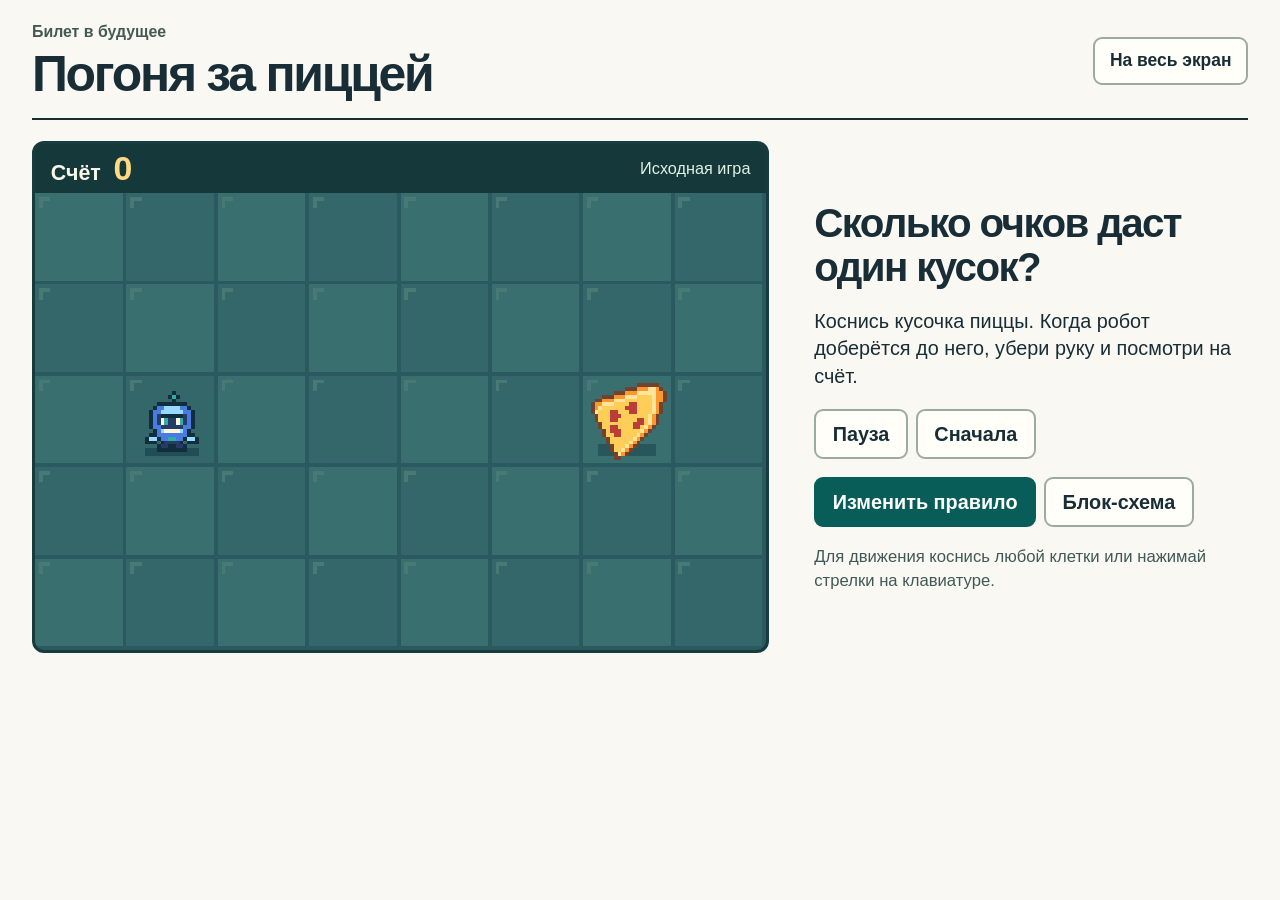
==== Игра для доски.html @ bc721d9e "Публикация игры и конспекта урока для 8–9 класса" ====
<!doctype html>
<html lang="ru">
<head>
<meta charset="utf-8">
<meta name="viewport" content="width=device-width,initial-scale=1">
<meta name="color-scheme" content="light">
<title>Погоня за пиццей — игра для доски</title>
<style>
  :root { --ink:#182d36; --paper:#faf8f2; --line:#b7b9ac; --teal:#095d59; --light:#e4eee7; --warm:#fff0d2; }
  * { box-sizing:border-box; }
  [hidden] { display:none !important; }
  body { margin:0; color:var(--ink); background:var(--paper); font-family:"Source Sans 3","Segoe UI",Arial,sans-serif; font-size:clamp(17px,1.55vw,26px); }
  .shell { width:min(95%,1580px); margin:auto; padding:clamp(14px,2.3vh,30px) 0 22px; }
  header { display:flex; align-items:center; justify-content:space-between; gap:16px; padding-bottom:clamp(10px,1.9vh,22px); border-bottom:2px solid var(--ink); }
  h1,h2,h3,p { margin:0; }
  h1 { font-size:clamp(30px,3.9vw,66px); line-height:1.06; letter-spacing:-.045em; }
  h2 { font-size:clamp(28px,3.15vw,55px); line-height:1.08; letter-spacing:-.04em; }
  h3 { font-size:clamp(21px,2.1vw,35px); line-height:1.18; }
  .context { font-size:.8em; font-weight:650; color:#455953; margin-bottom:.3em; }
  p { line-height:1.4; }
  button { appearance:none; border:2px solid #9baba2; border-radius:9px; background:#fffef9; color:var(--ink); font:inherit; font-weight:650; padding:.57em .83em; min-height:48px; cursor:pointer; touch-action:manipulation; }
  button:hover { background:#e7ede4; border-color:var(--teal); }
  button:active { transform:translateY(1px); }
  button:focus-visible,canvas:focus-visible { outline:4px solid #cc6224; outline-offset:3px; }
  .primary { color:white; background:var(--teal); border-color:var(--teal); }
  .primary:hover { color:white; background:#064846; }
  .quiet { font-size:.88em; }
  #play { display:grid; grid-template-columns:minmax(0,1.7fr) minmax(250px,1fr); align-items:center; gap:3.7%; margin-top:clamp(12px,2.4vh,29px); }
  .field { background:#123b3e; border-radius:12px; border:3px solid #173c3e; overflow:hidden; }
  .scorebar { display:flex; justify-content:space-between; align-items:center; background:#15383b; color:#f9f7e9; padding:.24em .8em; gap:.8em; }
  .scorebar strong { font-size:1.08em; }
  #score { display:inline-block; padding-left:.2em; color:#ffda83; font-weight:750; font-size:1.58em; font-variant-numeric:tabular-nums; }
  #play-status { font-size:.82em; color:#e1f1e1; text-align:right; }
  canvas { display:block; width:100%; aspect-ratio:8/5; image-rendering:pixelated; cursor:crosshair; touch-action:none; }
  .side { display:grid; gap:clamp(11px,2.05vh,24px); }
  .buttons { display:flex; flex-wrap:wrap; gap:8px; }
  .hint { font-size:.84em; color:#405958; }
  .screen-top { display:flex; justify-content:space-between; align-items:start; gap:12px; margin:clamp(14px,2.5vh,32px) 0 .85em; }
  .screen-top p { margin-top:.3em; }
  .builder { display:grid; grid-template-columns:minmax(0,.86fr) minmax(0,1.14fr); gap:clamp(16px,3vw,50px); align-items:start; }
  .palette, .script { padding:clamp(14px,1.5vw,25px); border:2px solid var(--line); border-radius:12px; background:#fffefa; }
  .palette h3,.script h3 { margin-bottom:.6em; }
  .palette button { display:block; width:100%; text-align:left; border-color:#809e92; background:var(--light); margin-top:.35em; }
  .palette button:hover { background:#d1e6da; }
  .rule { background:#fae6b8; border:1px solid #c3a662; border-radius:5px; padding:.5em .65em; font-weight:700; }
  #sequence { list-style:none; counter-reset:seq; padding:0; margin:.48em 0; }
  #sequence li { display:flex; align-items:center; gap:.55em; padding:.23em .28em .23em .55em; margin:.3em 0; border-radius:5px; background:var(--light); line-height:1.2; }
  #sequence li::before { counter-increment:seq; content:counter(seq); color:var(--teal); font-weight:750; }
  #sequence li button { margin-left:auto; min-width:48px; min-height:48px; padding:.08em .4em; border:0; background:transparent; font-size:1.4em; line-height:1; }
  #sequence li button:hover { background:#cee1d8; }
  .edit-actions { display:flex; align-items:center; flex-wrap:wrap; gap:10px; margin-top:.72em; }
  #draft-notice { font-size:.8em; min-height:1.4em; margin-top:.4em; color:#405958; }
  .chart { display:block; margin:auto; width:100%; height:min(52vh,590px); min-height:250px; color:var(--ink); }
  .chart .wire { fill:none; stroke:var(--teal); stroke-width:2.2; marker-end:url(#arrow-tip); }
  .chart .node { fill:#e5eee7; stroke:var(--teal); stroke-width:1.6; }
  .chart text { fill:var(--ink); font-size:18px; font-weight:650; text-anchor:middle; dominant-baseline:central; }
  .chart .question { fill:var(--warm); }
  .chart .tag { fill:var(--paper); stroke:#9aa99d; stroke-width:1; }
  .chart [data-answer] { cursor:pointer; touch-action:manipulation; }
  .chart [data-answer]:focus-visible { outline:3px solid #cc6224; outline-offset:2px; }
  .chart [data-answer]:hover .node,.chart [data-answer]:hover .tag { stroke-width:3; }
  .chart-controls { display:flex; justify-content:center; gap:.5em; flex-wrap:wrap; margin-top:.55em; }
  @media (max-width:760px) { #play,.builder { grid-template-columns:1fr; } .side { margin-top:10px; } .screen-top { flex-direction:column; } #play { gap:10px; } .shell { width:94%; } }
  @media (min-width:761px) and (max-height:700px) { .shell { padding-top:9px; } header { padding-bottom:8px; } #play { grid-template-columns:minmax(0,1.45fr) minmax(250px,1fr); margin-top:10px; } .side { gap:10px; } .context { margin-bottom:.1em; } }
</style>
</head>
<body>
<main class="shell">
  <header>
    <div><p class="context">Билет в будущее</p><h1>Погоня за пиццей</h1></div>
    <button id="full" class="quiet" type="button">На весь экран</button>
  </header>
  <section id="play" aria-label="Игра">
    <div class="field">
      <div class="scorebar"><strong>Счёт <output id="score" aria-live="off">0</output></strong><span id="play-status">Исходная игра</span></div>
      <canvas id="field" width="192" height="120" tabindex="0" aria-label="Игровое поле. Коснитесь клетки или используйте стрелки для движения робота.">Для игры нужен браузер с поддержкой Canvas.</canvas>
    </div>
    <div class="side">
      <h2 id="challenge">Сколько очков даст один кусок?</h2>
      <p id="instructions">Коснись кусочка пиццы. Когда робот доберётся до него, убери руку и посмотри на счёт.</p>
      <div class="buttons"><button id="pause" type="button">Пауза</button><button id="restart" type="button">Сначала</button><button id="step" type="button" hidden>Одна проверка</button></div>
      <div class="buttons"><button id="edit-rule" class="primary" type="button">Изменить правило</button><button id="open-chart" type="button">Блок-схема</button></div>
      <p class="hint">Для движения коснись любой клетки или нажимай стрелки на клавиатуре.</p>
    </div>
  </section>
  <section id="editor" aria-label="Редактор правила" hidden>
    <div class="screen-top">
      <div><h2 tabindex="-1" id="edit-title">Что делать при касании?</h2><p>Коснись команды, чтобы добавить её в правило.</p></div>
      <button id="cancel" class="quiet" type="button">Назад к игре</button>
    </div>
    <div class="builder">
      <section class="palette" aria-label="Доступные команды">
        <h3>Команды</h3>
        <button type="button" data-command="one">Прибавить 1 очко</button>
        <button type="button" data-command="move">Перенести пиццу</button>
        <button type="button" data-command="hide">Убрать пиццу</button>
        <button type="button" data-command="two">Прибавить 2 очка</button>
      </section>
      <section class="script" aria-label="Правило игры">
        <h3>Наше правило</h3>
        <p class="rule">Если робот касается пиццы</p>
        <ol id="sequence"></ol>
        <p id="empty" class="hint" hidden>Пока действий нет.</p>
        <div class="edit-actions"><button id="run" type="button" class="primary">Запустить игру</button><button type="button" class="quiet" id="restore">Исходное правило</button></div>
        <p id="draft-notice" role="status"></p>
      </section>
    </div>
  </section>
  <section id="chart-view" aria-label="Блок-схема" hidden>
    <div class="screen-top">
      <div><h2 id="chart-title" tabindex="-1">Блок-схема одной проверки</h2><p>Предложи подпись, потом коснись фигуры или знака вопроса.</p></div>
      <button id="close-chart" class="quiet" type="button">Назад к игре</button>
    </div>
    <svg class="chart" viewBox="102 -2 540 344" xmlns="http://www.w3.org/2000/svg" role="group" aria-label="Условие о касании и две ветки алгоритма">
      <defs><marker id="arrow-tip" markerUnits="userSpaceOnUse" markerWidth="10" markerHeight="9" refX="9" refY="4.5" orient="auto"><path d="M0 0 L9 4.5 L0 9 Z" fill="#095d59"/></marker></defs>
      <path class="wire" d="M306 38 V56"/><path class="wire" d="M306 140 V165"/><path class="wire" d="M306 204 V225"/><path class="wire" d="M306 264 V295"/>
      <path class="wire" d="M488 98 H614 V316 H444"/>
      <rect class="node" x="168" y="2" width="276" height="36" rx="18"/><text x="306" y="20">Начало одной проверки</text>
      <g role="button" tabindex="0" data-prompt="Вопрос" data-answer="Робот касается пиццы?" aria-label="Открыть вопрос в ромбе">
        <polygon class="node question" points="306,56 488,98 306,140 124,98"/><text x="306" y="98">Вопрос</text>
      </g>
      <g role="button" tabindex="0" data-prompt="?" data-answer="да" aria-label="Открыть подпись нижней стрелки">
        <rect x="322" y="128" width="68" height="40" fill="transparent"/><rect class="tag" x="330" y="136" width="46" height="28" rx="6"/><text x="353" y="149">?</text>
      </g>
      <g role="button" tabindex="0" data-prompt="?" data-answer="нет" aria-label="Открыть подпись правой стрелки">
        <rect x="524" y="55" width="72" height="44" fill="transparent"/><rect class="tag" x="534" y="67" width="52" height="28" rx="6"/><text x="560" y="80">?</text>
      </g>
      <g role="button" tabindex="0" data-prompt="Первое действие" data-answer="Прибавить 1 очко" aria-label="Открыть первое действие">
        <rect class="node" x="135" y="165" width="342" height="39" rx="3"/><text x="306" y="184">Первое действие</text>
      </g>
      <g role="button" tabindex="0" data-prompt="Второе действие" data-answer="Перенести пиццу" aria-label="Открыть второе действие">
        <rect class="node" x="135" y="225" width="342" height="39" rx="3"/><text x="306" y="244">Второе действие</text>
      </g>
      <rect class="node" x="168" y="295" width="276" height="42" rx="21"/><text x="306" y="316">Конец этой проверки</text>
    </svg>
    <div class="chart-controls"><button id="chart-show" type="button">Открыть все подписи</button><button id="chart-clear" type="button">Скрыть подписи</button></div>
  </section>
</main>
<script>
"use strict";
const byId = id => document.getElementById(id);
const gameView = byId("play");
const editorView = byId("editor");
const board = byId("field");
const ctx = board.getContext("2d");
const tile = 24, cols = 8, rows = 5;
const pizzaPlaces = [[6,2],[2,0],[4,4],[0,3],[6,0],[3,2],[6,4],[1,0]];
const commands = {one:"Прибавить 1 очко",move:"Перенести пиццу",hide:"Убрать пиццу",two:"Прибавить 2 очка"};
const colours = {k:"#102e3b", n:"#263b67", b:"#487ce0", l:"#98d9ff", w:"#fff6dc", t:"#31ada7", o:"#fb982d", y:"#ffce58", h:"#ffe49a", r:"#ba3e37", d:"#72422e"};
const robot = [
  "........k.......",".......ktk......","........k.......","....kkkkkkkk....",
  "...kbbllllbbk...","..kbbllllllbbk..","..kbnkkkkkknbk..","..kbnwtnnwtnbk..",
  "..kbnwtnnwtnbk..","..kbbnnnnnnbbk..","...kblwwwwlbk...","..kkbbbbbbbbkk..",
  ".kllkbbttbbkllk.",".kkk.knnnnk.kkk.","....knnkknnk....","....kkkkkkkk...."
];
const slice = [
  "............dddddd..",".........dddooohhod.","......dddooohhhhhood","...dddooohhhyyyyhood",
  ".ddooohhhyyyyyyyhood","doohhhyyyyrryyyyhod.","dohyyyyyyrrryyyyhod.","dhyyyrryyyrryyyyhod.",
  ".dyyyrrryyyyyyyhod..",".dyyyrryyyyyrryhod..","..dyyyyyyyyrrryhod..","..dyyrryyyyrryhod...",
  "...dyrrryyyyyhod....","...dyyrryyyyhod.....","....dyyyyyyhod......","....dyyyyyhod.......",
  ".....dyyyhod........",".....dyyhod.........","......dhod..........","......dd............"
];
let activeRule = ["one"], draftRule = [], edited = false, paused = false;
let x, y, target, pizzaIndex, pizzaVisible, score;
let lastMove = 0, lastCheck = 0, playStateBeforeEdit = false;
function pixels(pattern, left, top) {
  pattern.forEach((line, row) => {
    for (let i = 0; i < line.length; i++) {
      const colour = colours[line[i]];
      if (colour) { ctx.fillStyle = colour; ctx.fillRect(left+i, top+row, 1, 1); }
    }
  });
}
function renderBoard() {
  for (let row=0; row<rows; row++) {
    for (let col=0; col<cols; col++) {
      const left=col*tile, top=row*tile;
      ctx.fillStyle=(col+row)%2 ? "#33676a" : "#396f6f"; ctx.fillRect(left,top,tile,tile);
      ctx.fillStyle="#2a5a60"; ctx.fillRect(left,top+tile-1,tile,1); ctx.fillRect(left+tile-1,top,1,tile);
      ctx.fillStyle="#477975"; ctx.fillRect(left+1,top+1,3,1); ctx.fillRect(left+1,top+1,1,3);
    }
  }
  if (target && (x!==target[0] || y!==target[1])) {
    ctx.strokeStyle="#d0f0db"; ctx.lineWidth=1; ctx.strokeRect(target[0]*tile+2.5,target[1]*tile+2.5,tile-6,tile-6);
  }
  const [px,py]=pizzaPlaces[pizzaIndex];
  if (pizzaVisible) {
    ctx.fillStyle="#27575a"; ctx.fillRect(px*tile+4,py*tile+18,15,3);
    pixels(slice,px*tile+2,py*tile+2);
  }
  const overlap=pizzaVisible && x===px && y===py;
  ctx.fillStyle="#214d56"; ctx.fillRect(x*tile+5,y*tile+19,14,2);
  pixels(robot,x*tile+(overlap?0:4),y*tile+(overlap?7:4));
}
function syncUI() {
  byId("score").textContent=score;
  byId("play-status").textContent=(edited?"Ваше правило":"Исходная игра")+(paused?" · Пауза":"");
  byId("pause").textContent=paused?"Продолжить":"Пауза";
  byId("step").hidden=!paused;
  byId("challenge").textContent=edited?"Как изменился счёт?":"Сколько очков даст один кусок?";
  byId("instructions").textContent=edited
    ?"Проверь ход мимо пиццы. Подбери один кусок и останься на месте. Потом доберись до второго."
    :"Коснись кусочка пиццы. Когда робот доберётся до него, убери руку и посмотри на счёт.";
}
function freshRound() {
  x=1; y=2; target=null; pizzaIndex=0; pizzaVisible=true; score=0; paused=false;
  lastMove=lastCheck=performance.now(); syncUI(); renderBoard();
}
function checkRule() {
  const [px,py]=pizzaPlaces[pizzaIndex];
  if (!pizzaVisible || x!==px || y!==py) return;
  for (const action of activeRule) {
    if (action==="one") score+=1;
    if (action==="two") score+=2;
    if (action==="move") { pizzaIndex=(pizzaIndex+1)%pizzaPlaces.length; pizzaVisible=true; }
    if (action==="hide") pizzaVisible=false;
  }
  byId("score").textContent=score; renderBoard();
}
function frame(now) {
  if (!paused && !gameView.hidden) {
    if (target && now-lastMove>=82) {
      if (x!==target[0]) x+=Math.sign(target[0]-x);
      else if (y!==target[1]) y+=Math.sign(target[1]-y);
      if (x===target[0] && y===target[1]) target=null;
      lastMove=now; renderBoard();
    }
    if (now-lastCheck>=480) { lastCheck=now; checkRule(); }
  }
  requestAnimationFrame(frame);
}
board.addEventListener("pointerdown", e=>{
  if (paused) return;
  e.preventDefault(); board.focus({preventScroll:true});
  const rect=board.getBoundingClientRect();
  const cx=Math.floor((e.clientX-rect.left)/rect.width*cols);
  const cy=Math.floor((e.clientY-rect.top)/rect.height*rows);
  target=[Math.max(0,Math.min(cols-1,cx)),Math.max(0,Math.min(rows-1,cy))];
  renderBoard();
});
const arrows={ArrowLeft:[-1,0],ArrowRight:[1,0],ArrowUp:[0,-1],ArrowDown:[0,1]};
document.addEventListener("keydown",e=>{
  const d=arrows[e.key];
  if (!d || gameView.hidden || e.ctrlKey || e.altKey || e.metaKey) return;
  e.preventDefault();
  if (paused) return;
  target=null; x=Math.max(0,Math.min(cols-1,x+d[0])); y=Math.max(0,Math.min(rows-1,y+d[1])); renderBoard();
});
byId("pause").onclick=()=>{ paused=!paused; lastMove=lastCheck=performance.now(); syncUI(); };
byId("step").onclick=()=>{ if (paused) checkRule(); };
byId("restart").onclick=freshRound;
function renderDraft(notice="") {
  const list=byId("sequence"); list.replaceChildren();
  draftRule.forEach((action,index)=>{
    const li=document.createElement("li");
    const label=document.createElement("span"); label.textContent=commands[action];
    const remove=document.createElement("button"); remove.type="button"; remove.textContent="×";
    remove.setAttribute("aria-label","Убрать команду "+(index+1)+" «"+commands[action]+"»");
    remove.onclick=()=>{draftRule.splice(index,1); renderDraft("Команда убрана.");};
    li.append(label,remove); list.appendChild(li);
  });
  byId("empty").hidden=draftRule.length!==0;
  byId("draft-notice").textContent=notice;
}
byId("edit-rule").onclick=()=>{
  draftRule=activeRule.slice(); playStateBeforeEdit=paused; paused=true;
  gameView.hidden=true; editorView.hidden=false; renderDraft(); byId("edit-title").focus({preventScroll:true});
};
byId("cancel").onclick=()=>{
  editorView.hidden=true; gameView.hidden=false; paused=playStateBeforeEdit;
  lastMove=lastCheck=performance.now(); syncUI(); byId("edit-rule").focus();
};
document.querySelectorAll("[data-command]").forEach(button=>{
  button.onclick=()=>{draftRule.push(button.dataset.command); renderDraft("Добавлена команда «"+commands[button.dataset.command]+"».");};
});
byId("restore").onclick=()=>{draftRule=["one"]; renderDraft("Исходное правило восстановлено.");};
byId("run").onclick=()=>{
  activeRule=draftRule.slice(); edited=!(activeRule.length===1 && activeRule[0]==="one");
  editorView.hidden=true; gameView.hidden=false; freshRound(); board.focus({preventScroll:true});
};
const chartNodes=Array.from(document.querySelectorAll("[data-answer]"));
function reveal(node,visible) {
  node.querySelector("text").textContent=visible?node.dataset.answer:node.dataset.prompt;
  node.setAttribute("aria-pressed",String(visible));
}
for (const node of chartNodes) {
  reveal(node,false);
  node.addEventListener("click",()=>reveal(node,node.getAttribute("aria-pressed")!=="true"));
  node.addEventListener("keydown",event=>{
    if (event.key==="Enter" || event.key===" ") {
      event.preventDefault(); reveal(node,node.getAttribute("aria-pressed")!=="true");
    }
  });
}
byId("open-chart").onclick=()=>{
  gameView.hidden=true; byId("chart-view").hidden=false; byId("chart-title").focus({preventScroll:true});
};
byId("close-chart").onclick=()=>{
  byId("chart-view").hidden=true; gameView.hidden=false; lastMove=lastCheck=performance.now(); byId("open-chart").focus();
};
byId("chart-show").onclick=()=>chartNodes.forEach(node=>reveal(node,true));
byId("chart-clear").onclick=()=>chartNodes.forEach(node=>reveal(node,false));
byId("full").onclick=async()=>{
  try { if (document.fullscreenElement) await document.exitFullscreen(); else await document.documentElement.requestFullscreen(); }
  catch { byId("full").textContent="На весь экран — клавиша F11"; }
};
document.addEventListener("fullscreenchange",()=>{byId("full").textContent=document.fullscreenElement?"Свернуть экран":"На весь экран";});
freshRound(); requestAnimationFrame(frame);
</script>
</body>
</html>
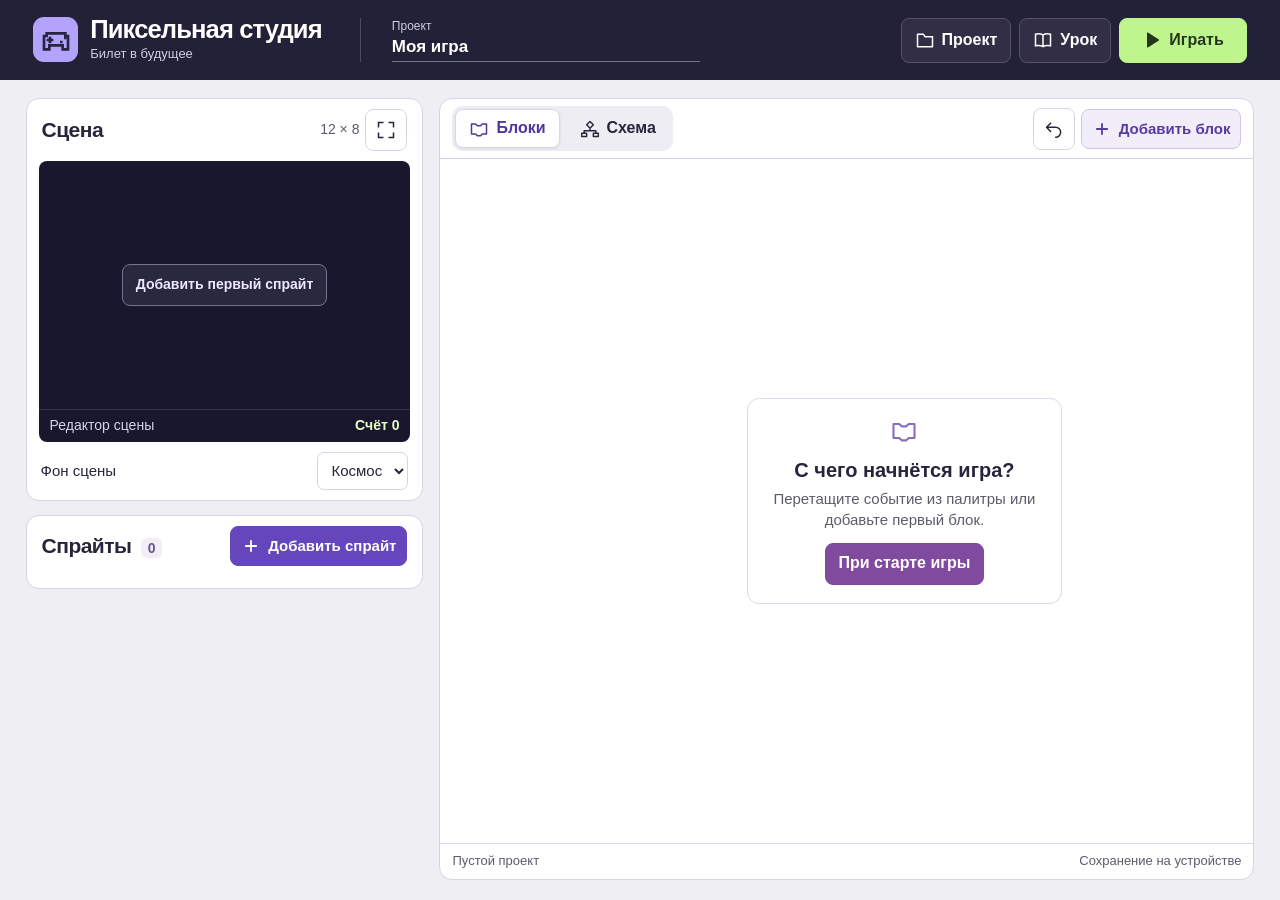
==== commit 77eab7d5: "Добавить конструктор пиксельных игр для урока с интерактивной доской" ====
--- a/Игра для доски.html
+++ b/Игра для доски.html
@@ -1,311 +1,8 @@
 <!doctype html>
 <html lang="ru">
-<head>
 <meta charset="utf-8">
 <meta name="viewport" content="width=device-width,initial-scale=1">
-<meta name="color-scheme" content="light">
-<title>Погоня за пиццей — игра для доски</title>
-<style>
-  :root { --ink:#182d36; --paper:#faf8f2; --line:#b7b9ac; --teal:#095d59; --light:#e4eee7; --warm:#fff0d2; }
-  * { box-sizing:border-box; }
-  [hidden] { display:none !important; }
-  body { margin:0; color:var(--ink); background:var(--paper); font-family:"Source Sans 3","Segoe UI",Arial,sans-serif; font-size:clamp(17px,1.55vw,26px); }
-  .shell { width:min(95%,1580px); margin:auto; padding:clamp(14px,2.3vh,30px) 0 22px; }
-  header { display:flex; align-items:center; justify-content:space-between; gap:16px; padding-bottom:clamp(10px,1.9vh,22px); border-bottom:2px solid var(--ink); }
-  h1,h2,h3,p { margin:0; }
-  h1 { font-size:clamp(30px,3.9vw,66px); line-height:1.06; letter-spacing:-.045em; }
-  h2 { font-size:clamp(28px,3.15vw,55px); line-height:1.08; letter-spacing:-.04em; }
-  h3 { font-size:clamp(21px,2.1vw,35px); line-height:1.18; }
-  .context { font-size:.8em; font-weight:650; color:#455953; margin-bottom:.3em; }
-  p { line-height:1.4; }
-  button { appearance:none; border:2px solid #9baba2; border-radius:9px; background:#fffef9; color:var(--ink); font:inherit; font-weight:650; padding:.57em .83em; min-height:48px; cursor:pointer; touch-action:manipulation; }
-  button:hover { background:#e7ede4; border-color:var(--teal); }
-  button:active { transform:translateY(1px); }
-  button:focus-visible,canvas:focus-visible { outline:4px solid #cc6224; outline-offset:3px; }
-  .primary { color:white; background:var(--teal); border-color:var(--teal); }
-  .primary:hover { color:white; background:#064846; }
-  .quiet { font-size:.88em; }
-  #play { display:grid; grid-template-columns:minmax(0,1.7fr) minmax(250px,1fr); align-items:center; gap:3.7%; margin-top:clamp(12px,2.4vh,29px); }
-  .field { background:#123b3e; border-radius:12px; border:3px solid #173c3e; overflow:hidden; }
-  .scorebar { display:flex; justify-content:space-between; align-items:center; background:#15383b; color:#f9f7e9; padding:.24em .8em; gap:.8em; }
-  .scorebar strong { font-size:1.08em; }
-  #score { display:inline-block; padding-left:.2em; color:#ffda83; font-weight:750; font-size:1.58em; font-variant-numeric:tabular-nums; }
-  #play-status { font-size:.82em; color:#e1f1e1; text-align:right; }
-  canvas { display:block; width:100%; aspect-ratio:8/5; image-rendering:pixelated; cursor:crosshair; touch-action:none; }
-  .side { display:grid; gap:clamp(11px,2.05vh,24px); }
-  .buttons { display:flex; flex-wrap:wrap; gap:8px; }
-  .hint { font-size:.84em; color:#405958; }
-  .screen-top { display:flex; justify-content:space-between; align-items:start; gap:12px; margin:clamp(14px,2.5vh,32px) 0 .85em; }
-  .screen-top p { margin-top:.3em; }
-  .builder { display:grid; grid-template-columns:minmax(0,.86fr) minmax(0,1.14fr); gap:clamp(16px,3vw,50px); align-items:start; }
-  .palette, .script { padding:clamp(14px,1.5vw,25px); border:2px solid var(--line); border-radius:12px; background:#fffefa; }
-  .palette h3,.script h3 { margin-bottom:.6em; }
-  .palette button { display:block; width:100%; text-align:left; border-color:#809e92; background:var(--light); margin-top:.35em; }
-  .palette button:hover { background:#d1e6da; }
-  .rule { background:#fae6b8; border:1px solid #c3a662; border-radius:5px; padding:.5em .65em; font-weight:700; }
-  #sequence { list-style:none; counter-reset:seq; padding:0; margin:.48em 0; }
-  #sequence li { display:flex; align-items:center; gap:.55em; padding:.23em .28em .23em .55em; margin:.3em 0; border-radius:5px; background:var(--light); line-height:1.2; }
-  #sequence li::before { counter-increment:seq; content:counter(seq); color:var(--teal); font-weight:750; }
-  #sequence li button { margin-left:auto; min-width:48px; min-height:48px; padding:.08em .4em; border:0; background:transparent; font-size:1.4em; line-height:1; }
-  #sequence li button:hover { background:#cee1d8; }
-  .edit-actions { display:flex; align-items:center; flex-wrap:wrap; gap:10px; margin-top:.72em; }
-  #draft-notice { font-size:.8em; min-height:1.4em; margin-top:.4em; color:#405958; }
-  .chart { display:block; margin:auto; width:100%; height:min(52vh,590px); min-height:250px; color:var(--ink); }
-  .chart .wire { fill:none; stroke:var(--teal); stroke-width:2.2; marker-end:url(#arrow-tip); }
-  .chart .node { fill:#e5eee7; stroke:var(--teal); stroke-width:1.6; }
-  .chart text { fill:var(--ink); font-size:18px; font-weight:650; text-anchor:middle; dominant-baseline:central; }
-  .chart .question { fill:var(--warm); }
-  .chart .tag { fill:var(--paper); stroke:#9aa99d; stroke-width:1; }
-  .chart [data-answer] { cursor:pointer; touch-action:manipulation; }
-  .chart [data-answer]:focus-visible { outline:3px solid #cc6224; outline-offset:2px; }
-  .chart [data-answer]:hover .node,.chart [data-answer]:hover .tag { stroke-width:3; }
-  .chart-controls { display:flex; justify-content:center; gap:.5em; flex-wrap:wrap; margin-top:.55em; }
-  @media (max-width:760px) { #play,.builder { grid-template-columns:1fr; } .side { margin-top:10px; } .screen-top { flex-direction:column; } #play { gap:10px; } .shell { width:94%; } }
-  @media (min-width:761px) and (max-height:700px) { .shell { padding-top:9px; } header { padding-bottom:8px; } #play { grid-template-columns:minmax(0,1.45fr) minmax(250px,1fr); margin-top:10px; } .side { gap:10px; } .context { margin-bottom:.1em; } }
-</style>
-</head>
-<body>
-<main class="shell">
-  <header>
-    <div><p class="context">Билет в будущее</p><h1>Погоня за пиццей</h1></div>
-    <button id="full" class="quiet" type="button">На весь экран</button>
-  </header>
-  <section id="play" aria-label="Игра">
-    <div class="field">
-      <div class="scorebar"><strong>Счёт <output id="score" aria-live="off">0</output></strong><span id="play-status">Исходная игра</span></div>
-      <canvas id="field" width="192" height="120" tabindex="0" aria-label="Игровое поле. Коснитесь клетки или используйте стрелки для движения робота.">Для игры нужен браузер с поддержкой Canvas.</canvas>
-    </div>
-    <div class="side">
-      <h2 id="challenge">Сколько очков даст один кусок?</h2>
-      <p id="instructions">Коснись кусочка пиццы. Когда робот доберётся до него, убери руку и посмотри на счёт.</p>
-      <div class="buttons"><button id="pause" type="button">Пауза</button><button id="restart" type="button">Сначала</button><button id="step" type="button" hidden>Одна проверка</button></div>
-      <div class="buttons"><button id="edit-rule" class="primary" type="button">Изменить правило</button><button id="open-chart" type="button">Блок-схема</button></div>
-      <p class="hint">Для движения коснись любой клетки или нажимай стрелки на клавиатуре.</p>
-    </div>
-  </section>
-  <section id="editor" aria-label="Редактор правила" hidden>
-    <div class="screen-top">
-      <div><h2 tabindex="-1" id="edit-title">Что делать при касании?</h2><p>Коснись команды, чтобы добавить её в правило.</p></div>
-      <button id="cancel" class="quiet" type="button">Назад к игре</button>
-    </div>
-    <div class="builder">
-      <section class="palette" aria-label="Доступные команды">
-        <h3>Команды</h3>
-        <button type="button" data-command="one">Прибавить 1 очко</button>
-        <button type="button" data-command="move">Перенести пиццу</button>
-        <button type="button" data-command="hide">Убрать пиццу</button>
-        <button type="button" data-command="two">Прибавить 2 очка</button>
-      </section>
-      <section class="script" aria-label="Правило игры">
-        <h3>Наше правило</h3>
-        <p class="rule">Если робот касается пиццы</p>
-        <ol id="sequence"></ol>
-        <p id="empty" class="hint" hidden>Пока действий нет.</p>
-        <div class="edit-actions"><button id="run" type="button" class="primary">Запустить игру</button><button type="button" class="quiet" id="restore">Исходное правило</button></div>
-        <p id="draft-notice" role="status"></p>
-      </section>
-    </div>
-  </section>
-  <section id="chart-view" aria-label="Блок-схема" hidden>
-    <div class="screen-top">
-      <div><h2 id="chart-title" tabindex="-1">Блок-схема одной проверки</h2><p>Предложи подпись, потом коснись фигуры или знака вопроса.</p></div>
-      <button id="close-chart" class="quiet" type="button">Назад к игре</button>
-    </div>
-    <svg class="chart" viewBox="102 -2 540 344" xmlns="http://www.w3.org/2000/svg" role="group" aria-label="Условие о касании и две ветки алгоритма">
-      <defs><marker id="arrow-tip" markerUnits="userSpaceOnUse" markerWidth="10" markerHeight="9" refX="9" refY="4.5" orient="auto"><path d="M0 0 L9 4.5 L0 9 Z" fill="#095d59"/></marker></defs>
-      <path class="wire" d="M306 38 V56"/><path class="wire" d="M306 140 V165"/><path class="wire" d="M306 204 V225"/><path class="wire" d="M306 264 V295"/>
-      <path class="wire" d="M488 98 H614 V316 H444"/>
-      <rect class="node" x="168" y="2" width="276" height="36" rx="18"/><text x="306" y="20">Начало одной проверки</text>
-      <g role="button" tabindex="0" data-prompt="Вопрос" data-answer="Робот касается пиццы?" aria-label="Открыть вопрос в ромбе">
-        <polygon class="node question" points="306,56 488,98 306,140 124,98"/><text x="306" y="98">Вопрос</text>
-      </g>
-      <g role="button" tabindex="0" data-prompt="?" data-answer="да" aria-label="Открыть подпись нижней стрелки">
-        <rect x="322" y="128" width="68" height="40" fill="transparent"/><rect class="tag" x="330" y="136" width="46" height="28" rx="6"/><text x="353" y="149">?</text>
-      </g>
-      <g role="button" tabindex="0" data-prompt="?" data-answer="нет" aria-label="Открыть подпись правой стрелки">
-        <rect x="524" y="55" width="72" height="44" fill="transparent"/><rect class="tag" x="534" y="67" width="52" height="28" rx="6"/><text x="560" y="80">?</text>
-      </g>
-      <g role="button" tabindex="0" data-prompt="Первое действие" data-answer="Прибавить 1 очко" aria-label="Открыть первое действие">
-        <rect class="node" x="135" y="165" width="342" height="39" rx="3"/><text x="306" y="184">Первое действие</text>
-      </g>
-      <g role="button" tabindex="0" data-prompt="Второе действие" data-answer="Перенести пиццу" aria-label="Открыть второе действие">
-        <rect class="node" x="135" y="225" width="342" height="39" rx="3"/><text x="306" y="244">Второе действие</text>
-      </g>
-      <rect class="node" x="168" y="295" width="276" height="42" rx="21"/><text x="306" y="316">Конец этой проверки</text>
-    </svg>
-    <div class="chart-controls"><button id="chart-show" type="button">Открыть все подписи</button><button id="chart-clear" type="button">Скрыть подписи</button></div>
-  </section>
-</main>
-<script>
-"use strict";
-const byId = id => document.getElementById(id);
-const gameView = byId("play");
-const editorView = byId("editor");
-const board = byId("field");
-const ctx = board.getContext("2d");
-const tile = 24, cols = 8, rows = 5;
-const pizzaPlaces = [[6,2],[2,0],[4,4],[0,3],[6,0],[3,2],[6,4],[1,0]];
-const commands = {one:"Прибавить 1 очко",move:"Перенести пиццу",hide:"Убрать пиццу",two:"Прибавить 2 очка"};
-const colours = {k:"#102e3b", n:"#263b67", b:"#487ce0", l:"#98d9ff", w:"#fff6dc", t:"#31ada7", o:"#fb982d", y:"#ffce58", h:"#ffe49a", r:"#ba3e37", d:"#72422e"};
-const robot = [
-  "........k.......",".......ktk......","........k.......","....kkkkkkkk....",
-  "...kbbllllbbk...","..kbbllllllbbk..","..kbnkkkkkknbk..","..kbnwtnnwtnbk..",
-  "..kbnwtnnwtnbk..","..kbbnnnnnnbbk..","...kblwwwwlbk...","..kkbbbbbbbbkk..",
-  ".kllkbbttbbkllk.",".kkk.knnnnk.kkk.","....knnkknnk....","....kkkkkkkk...."
-];
-const slice = [
-  "............dddddd..",".........dddooohhod.","......dddooohhhhhood","...dddooohhhyyyyhood",
-  ".ddooohhhyyyyyyyhood","doohhhyyyyrryyyyhod.","dohyyyyyyrrryyyyhod.","dhyyyrryyyrryyyyhod.",
-  ".dyyyrrryyyyyyyhod..",".dyyyrryyyyyrryhod..","..dyyyyyyyyrrryhod..","..dyyrryyyyrryhod...",
-  "...dyrrryyyyyhod....","...dyyrryyyyhod.....","....dyyyyyyhod......","....dyyyyyhod.......",
-  ".....dyyyhod........",".....dyyhod.........","......dhod..........","......dd............"
-];
-let activeRule = ["one"], draftRule = [], edited = false, paused = false;
-let x, y, target, pizzaIndex, pizzaVisible, score;
-let lastMove = 0, lastCheck = 0, playStateBeforeEdit = false;
-function pixels(pattern, left, top) {
-  pattern.forEach((line, row) => {
-    for (let i = 0; i < line.length; i++) {
-      const colour = colours[line[i]];
-      if (colour) { ctx.fillStyle = colour; ctx.fillRect(left+i, top+row, 1, 1); }
-    }
-  });
-}
-function renderBoard() {
-  for (let row=0; row<rows; row++) {
-    for (let col=0; col<cols; col++) {
-      const left=col*tile, top=row*tile;
-      ctx.fillStyle=(col+row)%2 ? "#33676a" : "#396f6f"; ctx.fillRect(left,top,tile,tile);
-      ctx.fillStyle="#2a5a60"; ctx.fillRect(left,top+tile-1,tile,1); ctx.fillRect(left+tile-1,top,1,tile);
-      ctx.fillStyle="#477975"; ctx.fillRect(left+1,top+1,3,1); ctx.fillRect(left+1,top+1,1,3);
-    }
-  }
-  if (target && (x!==target[0] || y!==target[1])) {
-    ctx.strokeStyle="#d0f0db"; ctx.lineWidth=1; ctx.strokeRect(target[0]*tile+2.5,target[1]*tile+2.5,tile-6,tile-6);
-  }
-  const [px,py]=pizzaPlaces[pizzaIndex];
-  if (pizzaVisible) {
-    ctx.fillStyle="#27575a"; ctx.fillRect(px*tile+4,py*tile+18,15,3);
-    pixels(slice,px*tile+2,py*tile+2);
-  }
-  const overlap=pizzaVisible && x===px && y===py;
-  ctx.fillStyle="#214d56"; ctx.fillRect(x*tile+5,y*tile+19,14,2);
-  pixels(robot,x*tile+(overlap?0:4),y*tile+(overlap?7:4));
-}
-function syncUI() {
-  byId("score").textContent=score;
-  byId("play-status").textContent=(edited?"Ваше правило":"Исходная игра")+(paused?" · Пауза":"");
-  byId("pause").textContent=paused?"Продолжить":"Пауза";
-  byId("step").hidden=!paused;
-  byId("challenge").textContent=edited?"Как изменился счёт?":"Сколько очков даст один кусок?";
-  byId("instructions").textContent=edited
-    ?"Проверь ход мимо пиццы. Подбери один кусок и останься на месте. Потом доберись до второго."
-    :"Коснись кусочка пиццы. Когда робот доберётся до него, убери руку и посмотри на счёт.";
-}
-function freshRound() {
-  x=1; y=2; target=null; pizzaIndex=0; pizzaVisible=true; score=0; paused=false;
-  lastMove=lastCheck=performance.now(); syncUI(); renderBoard();
-}
-function checkRule() {
-  const [px,py]=pizzaPlaces[pizzaIndex];
-  if (!pizzaVisible || x!==px || y!==py) return;
-  for (const action of activeRule) {
-    if (action==="one") score+=1;
-    if (action==="two") score+=2;
-    if (action==="move") { pizzaIndex=(pizzaIndex+1)%pizzaPlaces.length; pizzaVisible=true; }
-    if (action==="hide") pizzaVisible=false;
-  }
-  byId("score").textContent=score; renderBoard();
-}
-function frame(now) {
-  if (!paused && !gameView.hidden) {
-    if (target && now-lastMove>=82) {
-      if (x!==target[0]) x+=Math.sign(target[0]-x);
-      else if (y!==target[1]) y+=Math.sign(target[1]-y);
-      if (x===target[0] && y===target[1]) target=null;
-      lastMove=now; renderBoard();
-    }
-    if (now-lastCheck>=480) { lastCheck=now; checkRule(); }
-  }
-  requestAnimationFrame(frame);
-}
-board.addEventListener("pointerdown", e=>{
-  if (paused) return;
-  e.preventDefault(); board.focus({preventScroll:true});
-  const rect=board.getBoundingClientRect();
-  const cx=Math.floor((e.clientX-rect.left)/rect.width*cols);
-  const cy=Math.floor((e.clientY-rect.top)/rect.height*rows);
-  target=[Math.max(0,Math.min(cols-1,cx)),Math.max(0,Math.min(rows-1,cy))];
-  renderBoard();
-});
-const arrows={ArrowLeft:[-1,0],ArrowRight:[1,0],ArrowUp:[0,-1],ArrowDown:[0,1]};
-document.addEventListener("keydown",e=>{
-  const d=arrows[e.key];
-  if (!d || gameView.hidden || e.ctrlKey || e.altKey || e.metaKey) return;
-  e.preventDefault();
-  if (paused) return;
-  target=null; x=Math.max(0,Math.min(cols-1,x+d[0])); y=Math.max(0,Math.min(rows-1,y+d[1])); renderBoard();
-});
-byId("pause").onclick=()=>{ paused=!paused; lastMove=lastCheck=performance.now(); syncUI(); };
-byId("step").onclick=()=>{ if (paused) checkRule(); };
-byId("restart").onclick=freshRound;
-function renderDraft(notice="") {
-  const list=byId("sequence"); list.replaceChildren();
-  draftRule.forEach((action,index)=>{
-    const li=document.createElement("li");
-    const label=document.createElement("span"); label.textContent=commands[action];
-    const remove=document.createElement("button"); remove.type="button"; remove.textContent="×";
-    remove.setAttribute("aria-label","Убрать команду "+(index+1)+" «"+commands[action]+"»");
-    remove.onclick=()=>{draftRule.splice(index,1); renderDraft("Команда убрана.");};
-    li.append(label,remove); list.appendChild(li);
-  });
-  byId("empty").hidden=draftRule.length!==0;
-  byId("draft-notice").textContent=notice;
-}
-byId("edit-rule").onclick=()=>{
-  draftRule=activeRule.slice(); playStateBeforeEdit=paused; paused=true;
-  gameView.hidden=true; editorView.hidden=false; renderDraft(); byId("edit-title").focus({preventScroll:true});
-};
-byId("cancel").onclick=()=>{
-  editorView.hidden=true; gameView.hidden=false; paused=playStateBeforeEdit;
-  lastMove=lastCheck=performance.now(); syncUI(); byId("edit-rule").focus();
-};
-document.querySelectorAll("[data-command]").forEach(button=>{
-  button.onclick=()=>{draftRule.push(button.dataset.command); renderDraft("Добавлена команда «"+commands[button.dataset.command]+"».");};
-});
-byId("restore").onclick=()=>{draftRule=["one"]; renderDraft("Исходное правило восстановлено.");};
-byId("run").onclick=()=>{
-  activeRule=draftRule.slice(); edited=!(activeRule.length===1 && activeRule[0]==="one");
-  editorView.hidden=true; gameView.hidden=false; freshRound(); board.focus({preventScroll:true});
-};
-const chartNodes=Array.from(document.querySelectorAll("[data-answer]"));
-function reveal(node,visible) {
-  node.querySelector("text").textContent=visible?node.dataset.answer:node.dataset.prompt;
-  node.setAttribute("aria-pressed",String(visible));
-}
-for (const node of chartNodes) {
-  reveal(node,false);
-  node.addEventListener("click",()=>reveal(node,node.getAttribute("aria-pressed")!=="true"));
-  node.addEventListener("keydown",event=>{
-    if (event.key==="Enter" || event.key===" ") {
-      event.preventDefault(); reveal(node,node.getAttribute("aria-pressed")!=="true");
-    }
-  });
-}
-byId("open-chart").onclick=()=>{
-  gameView.hidden=true; byId("chart-view").hidden=false; byId("chart-title").focus({preventScroll:true});
-};
-byId("close-chart").onclick=()=>{
-  byId("chart-view").hidden=true; gameView.hidden=false; lastMove=lastCheck=performance.now(); byId("open-chart").focus();
-};
-byId("chart-show").onclick=()=>chartNodes.forEach(node=>reveal(node,true));
-byId("chart-clear").onclick=()=>chartNodes.forEach(node=>reveal(node,false));
-byId("full").onclick=async()=>{
-  try { if (document.fullscreenElement) await document.exitFullscreen(); else await document.documentElement.requestFullscreen(); }
-  catch { byId("full").textContent="На весь экран — клавиша F11"; }
-};
-document.addEventListener("fullscreenchange",()=>{byId("full").textContent=document.fullscreenElement?"Свернуть экран":"На весь экран";});
-freshRound(); requestAnimationFrame(frame);
-</script>
-</body>
+<meta http-equiv="refresh" content="0; url=./index.html?studio=1">
+<title>Пиксельная студия</title>
+<p><a href="index.html?studio=1">Открыть конструктор пиксельных игр</a></p>
 </html>
